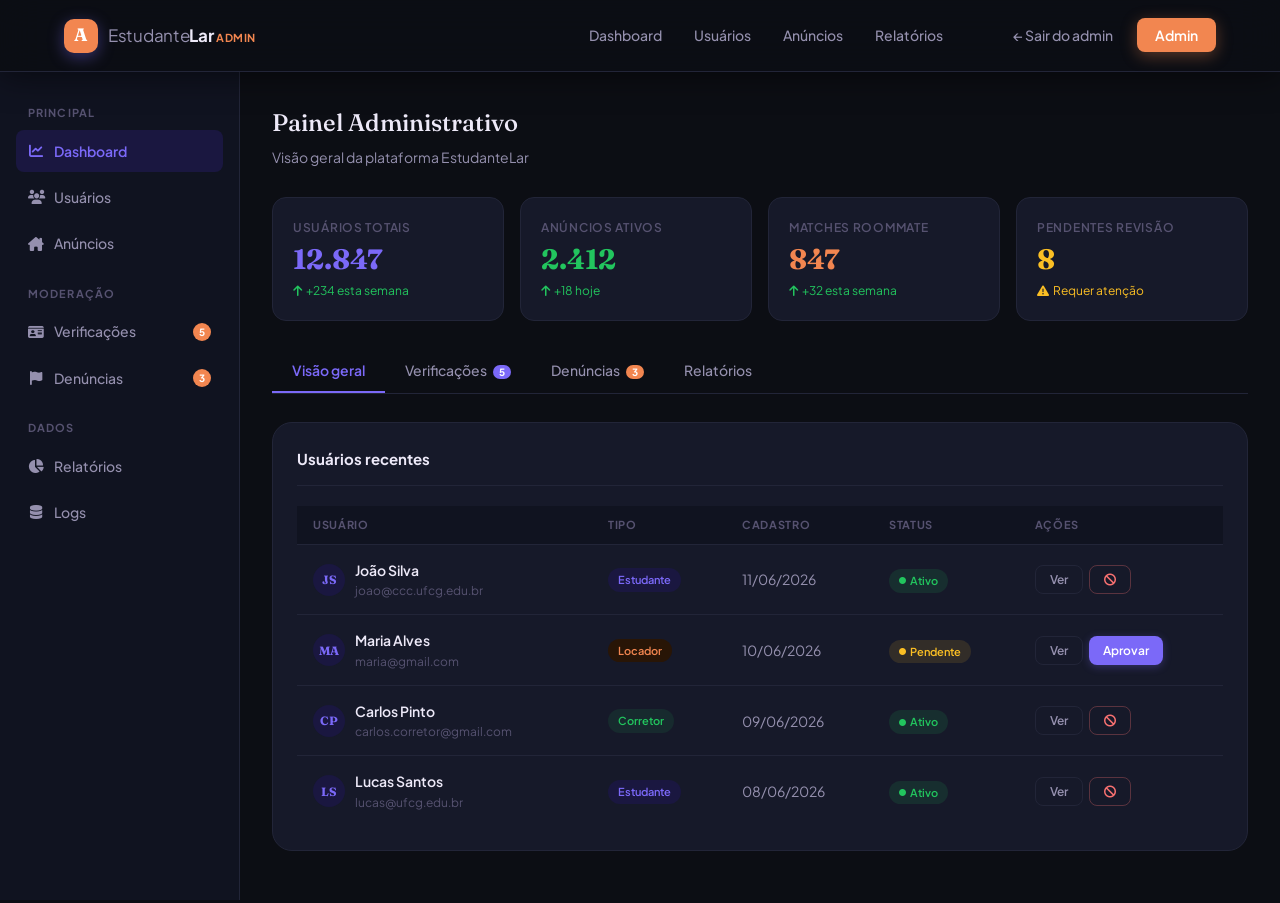
==== admin.html @ 870ccc91 "Renomeia projeto para EstudanteLar e adiciona todas as telas - Renomeia UniRent para EstudanteLar em" ====
<!DOCTYPE html>
<html lang="pt-BR">
<head>
  <meta charset="UTF-8">
  <meta name="viewport" content="width=device-width, initial-scale=1.0">
  <title>Painel Admin — EstudanteLar</title>
  <link rel="preconnect" href="https://fonts.googleapis.com">
  <link rel="preconnect" href="https://fonts.gstatic.com" crossorigin>
  <link href="https://fonts.googleapis.com/css2?family=Fraunces:ital,opsz,wght@0,9..144,300;0,9..144,500;0,9..144,700;1,9..144,400&family=Plus+Jakarta+Sans:wght@300;400;500;600;700&display=swap" rel="stylesheet">
  <link rel="stylesheet" href="https://cdnjs.cloudflare.com/ajax/libs/font-awesome/6.5.0/css/all.min.css">
  <link rel="stylesheet" href="style.css">
  <link rel="stylesheet" href="pages.css">
</head>
<body>

<nav class="navbar scrolled">
  <div class="nav-container">
    <a href="index.html" class="nav-logo">
      <div class="logo-mark" style="background:var(--accent)">A</div>
      <span class="logo-text">Estudante<strong>Lar</strong> <span style="font-size:11px;color:var(--accent);font-weight:700;letter-spacing:.05em;text-transform:uppercase">Admin</span></span>
    </a>
    <div class="nav-links">
      <a href="#" class="nav-link">Dashboard</a>
      <a href="#" class="nav-link">Usuários</a>
      <a href="#" class="nav-link">Anúncios</a>
      <a href="#" class="nav-link">Relatórios</a>
    </div>
    <div class="nav-actions">
      <a href="index.html" class="btn-ghost">← Sair do admin</a>
      <button class="btn-primary-sm" style="background:var(--accent);box-shadow:0 4px 16px rgba(242,134,80,.35)">Admin</button>
    </div>
  </div>
</nav>

<div class="page-wrap">
  <div class="dash-layout">

    <!-- Sidebar Admin -->
    <aside class="dash-sidebar">
      <span class="dash-sidebar-title">Principal</span>
      <a href="#" class="sidebar-link active"><i class="fa-solid fa-chart-line"></i> Dashboard</a>
      <a href="#" class="sidebar-link"><i class="fa-solid fa-users"></i> Usuários</a>
      <a href="#" class="sidebar-link"><i class="fa-solid fa-house-chimney"></i> Anúncios</a>
      <span class="dash-sidebar-title">Moderação</span>
      <a href="#" class="sidebar-link" onclick="showAdminTab('verificacoes',this)"><i class="fa-solid fa-id-card"></i> Verificações <span class="badge">5</span></a>
      <a href="#" class="sidebar-link" onclick="showAdminTab('denuncias',this)"><i class="fa-solid fa-flag"></i> Denúncias <span class="badge" style="background:var(--accent)">3</span></a>
      <span class="dash-sidebar-title">Dados</span>
      <a href="#" class="sidebar-link" onclick="showAdminTab('relatorios',this)"><i class="fa-solid fa-chart-pie"></i> Relatórios</a>
      <a href="#" class="sidebar-link"><i class="fa-solid fa-database"></i> Logs</a>
    </aside>

    <main class="dash-main">

      <div style="margin-bottom:28px">
        <h2 style="font-family:var(--font-display);font-size:24px;font-weight:500;color:var(--text-1)">Painel Administrativo</h2>
        <p style="font-size:14px;color:var(--text-2);margin-top:4px">Visão geral da plataforma EstudanteLar</p>
      </div>

      <!-- Stats -->
      <div class="stats-strip">
        <div class="stat-card">
          <span class="stat-card-label">Usuários totais</span>
          <span class="stat-card-val clr-primary">12.847</span>
          <span class="stat-card-change"><i class="fa-solid fa-arrow-up"></i> +234 esta semana</span>
        </div>
        <div class="stat-card">
          <span class="stat-card-label">Anúncios ativos</span>
          <span class="stat-card-val clr-green">2.412</span>
          <span class="stat-card-change"><i class="fa-solid fa-arrow-up"></i> +18 hoje</span>
        </div>
        <div class="stat-card">
          <span class="stat-card-label">Matches roommate</span>
          <span class="stat-card-val clr-accent">847</span>
          <span class="stat-card-change"><i class="fa-solid fa-arrow-up"></i> +32 esta semana</span>
        </div>
        <div class="stat-card">
          <span class="stat-card-label">Pendentes revisão</span>
          <span class="stat-card-val" style="color:#fbbf24">8</span>
          <span class="stat-card-change" style="color:#fbbf24"><i class="fa-solid fa-triangle-exclamation"></i> Requer atenção</span>
        </div>
      </div>

      <!-- Tabs -->
      <div class="tabs">
        <button class="tab-btn active" onclick="showAdminTab('visao-geral',this)">Visão geral</button>
        <button class="tab-btn" onclick="showAdminTab('verificacoes',this)">Verificações <span style="background:var(--primary);color:var(--white);font-size:10px;padding:1px 6px;border-radius:var(--r-full);margin-left:4px;font-weight:700">5</span></button>
        <button class="tab-btn" onclick="showAdminTab('denuncias',this)">Denúncias <span style="background:var(--accent);color:var(--white);font-size:10px;padding:1px 6px;border-radius:var(--r-full);margin-left:4px;font-weight:700">3</span></button>
        <button class="tab-btn" onclick="showAdminTab('relatorios',this)">Relatórios</button>
      </div>

      <!-- Visão geral -->
      <div id="atab-visao-geral">
        <div class="card-section">
          <div class="card-section-title">Usuários recentes</div>
          <div style="overflow-x:auto">
            <table class="admin-table">
              <thead>
                <tr>
                  <th>Usuário</th>
                  <th>Tipo</th>
                  <th>Cadastro</th>
                  <th>Status</th>
                  <th>Ações</th>
                </tr>
              </thead>
              <tbody>
                <tr>
                  <td>
                    <div class="table-user">
                      <div class="table-avatar">JS</div>
                      <div><div class="table-name">João Silva</div><div class="table-email">joao@ccc.ufcg.edu.br</div></div>
                    </div>
                  </td>
                  <td><span class="chip" style="background:var(--primary-tint);color:var(--primary)">Estudante</span></td>
                  <td>11/06/2026</td>
                  <td><span class="chip chip-approved"><i class="fa-solid fa-circle" style="font-size:7px"></i> Ativo</span></td>
                  <td><div style="display:flex;gap:6px"><button class="btn-sm btn-outline">Ver</button><button class="btn-sm btn-danger"><i class="fa-solid fa-ban"></i></button></div></td>
                </tr>
                <tr>
                  <td>
                    <div class="table-user">
                      <div class="table-avatar">MA</div>
                      <div><div class="table-name">Maria Alves</div><div class="table-email">maria@gmail.com</div></div>
                    </div>
                  </td>
                  <td><span class="chip" style="background:var(--accent-tint);color:var(--accent)">Locador</span></td>
                  <td>10/06/2026</td>
                  <td><span class="chip chip-pending"><i class="fa-solid fa-circle" style="font-size:7px"></i> Pendente</span></td>
                  <td><div style="display:flex;gap:6px"><button class="btn-sm btn-outline">Ver</button><button class="btn-sm btn-primary" onclick="approveUser(this)">Aprovar</button></div></td>
                </tr>
                <tr>
                  <td>
                    <div class="table-user">
                      <div class="table-avatar">CP</div>
                      <div><div class="table-name">Carlos Pinto</div><div class="table-email">carlos.corretor@gmail.com</div></div>
                    </div>
                  </td>
                  <td><span class="chip" style="background:rgba(34,197,94,.1);color:#22c55e">Corretor</span></td>
                  <td>09/06/2026</td>
                  <td><span class="chip chip-approved"><i class="fa-solid fa-circle" style="font-size:7px"></i> Ativo</span></td>
                  <td><div style="display:flex;gap:6px"><button class="btn-sm btn-outline">Ver</button><button class="btn-sm btn-danger"><i class="fa-solid fa-ban"></i></button></div></td>
                </tr>
                <tr>
                  <td>
                    <div class="table-user">
                      <div class="table-avatar">LS</div>
                      <div><div class="table-name">Lucas Santos</div><div class="table-email">lucas@ufcg.edu.br</div></div>
                    </div>
                  </td>
                  <td><span class="chip" style="background:var(--primary-tint);color:var(--primary)">Estudante</span></td>
                  <td>08/06/2026</td>
                  <td><span class="chip chip-approved"><i class="fa-solid fa-circle" style="font-size:7px"></i> Ativo</span></td>
                  <td><div style="display:flex;gap:6px"><button class="btn-sm btn-outline">Ver</button><button class="btn-sm btn-danger"><i class="fa-solid fa-ban"></i></button></div></td>
                </tr>
              </tbody>
            </table>
          </div>
        </div>
      </div>

      <!-- Verificações -->
      <div id="atab-verificacoes" style="display:none">
        <div style="display:flex;flex-direction:column;gap:12px">

          <div class="card-section" style="margin-bottom:0">
            <div style="display:flex;align-items:center;gap:14px;flex-wrap:wrap">
              <div class="table-avatar" style="width:48px;height:48px;font-size:16px">MA</div>
              <div style="flex:1">
                <div style="display:flex;align-items:center;gap:8px;flex-wrap:wrap">
                  <span style="font-weight:700;font-size:15px;color:var(--text-1)">Maria Alves</span>
                  <span class="chip chip-pending">Pendente</span>
                  <span class="chip" style="background:var(--accent-tint);color:var(--accent)">Locador</span>
                </div>
                <div style="font-size:13px;color:var(--text-3);margin-top:2px">Solicitação enviada em 10/06/2026</div>
                <div style="font-size:13px;color:var(--text-2);margin-top:6px">Documento enviado: <strong style="color:var(--text-1)">RG — 1234567-PB</strong></div>
              </div>
              <div style="display:flex;gap:8px;flex-shrink:0">
                <button class="btn-sm btn-danger" onclick="rejectVerif(this)"><i class="fa-solid fa-xmark" style="margin-right:4px"></i>Reprovar</button>
                <button class="btn-sm btn-primary" onclick="approveVerif(this)"><i class="fa-solid fa-check" style="margin-right:4px"></i>Aprovar</button>
              </div>
            </div>
          </div>

          <div class="card-section" style="margin-bottom:0">
            <div style="display:flex;align-items:center;gap:14px;flex-wrap:wrap">
              <div class="table-avatar" style="width:48px;height:48px;font-size:16px">CP</div>
              <div style="flex:1">
                <div style="display:flex;align-items:center;gap:8px;flex-wrap:wrap">
                  <span style="font-weight:700;font-size:15px;color:var(--text-1)">Carlos Pinto</span>
                  <span class="chip chip-pending">Pendente</span>
                  <span class="chip" style="background:rgba(34,197,94,.1);color:#22c55e">Corretor</span>
                </div>
                <div style="font-size:13px;color:var(--text-3);margin-top:2px">Solicitação enviada em 09/06/2026</div>
                <div style="font-size:13px;color:var(--text-2);margin-top:6px">CRECI: <strong style="color:var(--text-1)">CRECI-PB 00482-F</strong></div>
              </div>
              <div style="display:flex;gap:8px;flex-shrink:0">
                <button class="btn-sm btn-danger" onclick="rejectVerif(this)"><i class="fa-solid fa-xmark" style="margin-right:4px"></i>Reprovar</button>
                <button class="btn-sm btn-primary" onclick="approveVerif(this)"><i class="fa-solid fa-check" style="margin-right:4px"></i>Aprovar</button>
              </div>
            </div>
          </div>

        </div>
      </div>

      <!-- Denúncias -->
      <div id="atab-denuncias" style="display:none">
        <div style="display:flex;flex-direction:column;gap:12px">

          <div class="card-section" style="margin-bottom:0;border-left:3px solid #f87171">
            <div style="display:flex;align-items:flex-start;gap:14px">
              <div style="width:40px;height:40px;border-radius:var(--r-sm);background:rgba(248,113,113,.1);color:#f87171;display:grid;place-items:center;font-size:18px;flex-shrink:0"><i class="fa-solid fa-flag"></i></div>
              <div style="flex:1">
                <div style="display:flex;align-items:center;gap:8px;flex-wrap:wrap;margin-bottom:6px">
                  <span style="font-weight:700;color:var(--text-1)">Anúncio suspeito — Studio falso</span>
                  <span class="chip chip-pending">Novo</span>
                </div>
                <div style="font-size:13px;color:var(--text-2);line-height:1.5">Denunciado por <strong>Lucas Santos</strong>: "As fotos do anúncio são de outro imóvel. O proprietário pediu depósito antes da visita."</div>
                <div style="font-size:12px;color:var(--text-3);margin-top:6px">Anúncio: Studio Universitário · Proprietário: Fulano · Reportado: 10/06/2026</div>
              </div>
            </div>
            <div style="display:flex;gap:8px;margin-top:14px;justify-content:flex-end">
              <button class="btn-sm btn-outline" onclick="dismissReport(this)">Ignorar</button>
              <button class="btn-sm btn-outline" style="color:#fbbf24;border-color:rgba(251,191,36,.3)">Ver anúncio</button>
              <button class="btn-sm btn-danger" onclick="removeContent(this)"><i class="fa-solid fa-trash" style="margin-right:4px"></i>Remover anúncio</button>
            </div>
          </div>

          <div class="card-section" style="margin-bottom:0;border-left:3px solid #fbbf24">
            <div style="display:flex;align-items:flex-start;gap:14px">
              <div style="width:40px;height:40px;border-radius:var(--r-sm);background:rgba(251,191,36,.1);color:#fbbf24;display:grid;place-items:center;font-size:18px;flex-shrink:0"><i class="fa-solid fa-user-slash"></i></div>
              <div style="flex:1">
                <div style="display:flex;align-items:center;gap:8px;flex-wrap:wrap;margin-bottom:6px">
                  <span style="font-weight:700;color:var(--text-1)">Usuário com comportamento inadequado</span>
                  <span class="chip chip-pending">Novo</span>
                </div>
                <div style="font-size:13px;color:var(--text-2);line-height:1.5">Denunciado por <strong>Maria Alves</strong>: "Recebi mensagens inapropriadas deste usuário após recusar o match."</div>
                <div style="font-size:12px;color:var(--text-3);margin-top:6px">Usuário denunciado: Rafael F. · Reportado: 08/06/2026</div>
              </div>
            </div>
            <div style="display:flex;gap:8px;margin-top:14px;justify-content:flex-end">
              <button class="btn-sm btn-outline" onclick="dismissReport(this)">Ignorar</button>
              <button class="btn-sm btn-outline">Ver perfil</button>
              <button class="btn-sm btn-danger" onclick="banUser(this)"><i class="fa-solid fa-ban" style="margin-right:4px"></i>Banir usuário</button>
            </div>
          </div>

        </div>
      </div>

      <!-- Relatórios -->
      <div id="atab-relatorios" style="display:none">
        <div style="display:grid;grid-template-columns:1fr 1fr;gap:16px">

          <div class="card-section" style="margin-bottom:0">
            <div class="card-section-title">Cadastros por tipo (Jun/2026)</div>
            <div style="display:flex;flex-direction:column;gap:10px;margin-top:4px">
              <div style="display:flex;align-items:center;gap:10px">
                <span style="width:100px;font-size:13px;color:var(--text-2)">Estudantes</span>
                <div style="flex:1;height:10px;background:var(--bg-2);border-radius:5px;overflow:hidden">
                  <div style="width:65%;height:100%;background:var(--primary);border-radius:5px"></div>
                </div>
                <span style="font-size:13px;font-weight:600;color:var(--text-1);width:30px;text-align:right">832</span>
              </div>
              <div style="display:flex;align-items:center;gap:10px">
                <span style="width:100px;font-size:13px;color:var(--text-2)">Locadores</span>
                <div style="flex:1;height:10px;background:var(--bg-2);border-radius:5px;overflow:hidden">
                  <div style="width:25%;height:100%;background:var(--accent);border-radius:5px"></div>
                </div>
                <span style="font-size:13px;font-weight:600;color:var(--text-1);width:30px;text-align:right">124</span>
              </div>
              <div style="display:flex;align-items:center;gap:10px">
                <span style="width:100px;font-size:13px;color:var(--text-2)">Corretores</span>
                <div style="flex:1;height:10px;background:var(--bg-2);border-radius:5px;overflow:hidden">
                  <div style="width:8%;height:100%;background:#22c55e;border-radius:5px"></div>
                </div>
                <span style="font-size:13px;font-weight:600;color:var(--text-1);width:30px;text-align:right">38</span>
              </div>
              <div style="display:flex;align-items:center;gap:10px">
                <span style="width:100px;font-size:13px;color:var(--text-2)">Imobiliárias</span>
                <div style="flex:1;height:10px;background:var(--bg-2);border-radius:5px;overflow:hidden">
                  <div style="width:4%;height:100%;background:#60a5fa;border-radius:5px"></div>
                </div>
                <span style="font-size:13px;font-weight:600;color:var(--text-1);width:30px;text-align:right">12</span>
              </div>
            </div>
          </div>

          <div class="card-section" style="margin-bottom:0">
            <div class="card-section-title">Métricas do mês</div>
            <div style="display:grid;grid-template-columns:1fr 1fr;gap:14px">
              <div style="padding:14px;background:var(--bg-2);border-radius:var(--r-sm);text-align:center">
                <div style="font-family:var(--font-display);font-size:22px;font-weight:700;color:var(--primary)">94%</div>
                <div style="font-size:11px;color:var(--text-3);margin-top:2px">Uptime plataforma</div>
              </div>
              <div style="padding:14px;background:var(--bg-2);border-radius:var(--r-sm);text-align:center">
                <div style="font-family:var(--font-display);font-size:22px;font-weight:700;color:#22c55e">4.8★</div>
                <div style="font-size:11px;color:var(--text-3);margin-top:2px">Nota média geral</div>
              </div>
              <div style="padding:14px;background:var(--bg-2);border-radius:var(--r-sm);text-align:center">
                <div style="font-family:var(--font-display);font-size:22px;font-weight:700;color:var(--accent)">2.8s</div>
                <div style="font-size:11px;color:var(--text-3);margin-top:2px">Tempo médio resp.</div>
              </div>
              <div style="padding:14px;background:var(--bg-2);border-radius:var(--r-sm);text-align:center">
                <div style="font-family:var(--font-display);font-size:22px;font-weight:700;color:var(--primary)">78%</div>
                <div style="font-size:11px;color:var(--text-3);margin-top:2px">Conversão busca</div>
              </div>
            </div>
          </div>

        </div>
      </div>

    </main>
  </div>
</div>

<script>
function showAdminTab(tab, btn) {
  if (btn) {
    document.querySelectorAll('.tab-btn').forEach(b => b.classList.remove('active'));
    btn.classList.add('active');
  }
  ['atab-visao-geral','atab-verificacoes','atab-denuncias','atab-relatorios'].forEach(id => {
    document.getElementById(id).style.display = 'none';
  });
  document.getElementById('atab-' + tab).style.display = 'block';
}
function approveUser(btn) {
  const row = btn.closest('tr');
  row.querySelector('.chip:last-of-type').className = 'chip chip-approved';
  row.querySelector('.chip:last-of-type').innerHTML = '<i class="fa-solid fa-circle" style="font-size:7px"></i> Ativo';
  btn.closest('td').innerHTML = '<button class="btn-sm btn-outline">Ver</button>';
}
function approveVerif(btn) {
  const card = btn.closest('.card-section');
  const chip = card.querySelector('.chip.chip-pending');
  chip.className = 'chip chip-approved';
  chip.textContent = '✓ Aprovado';
  btn.closest('div').innerHTML = '<span style="color:#22c55e;font-weight:600;font-size:13px"><i class="fa-solid fa-check"></i> Verificação aprovada</span>';
}
function rejectVerif(btn) {
  const card = btn.closest('.card-section');
  card.style.opacity = '0';
  card.style.transition = 'opacity .3s';
  setTimeout(() => card.remove(), 300);
}
function dismissReport(btn) {
  const card = btn.closest('.card-section');
  card.style.opacity = '0';
  card.style.transition = 'opacity .3s';
  setTimeout(() => card.remove(), 300);
}
function removeContent(btn) {
  btn.textContent = '✓ Removido';
  btn.disabled = true;
  btn.style.background = 'rgba(248,113,113,.1)';
}
function banUser(btn) {
  btn.innerHTML = '✓ Banido';
  btn.disabled = true;
}
</script>
</body>
</html>
---- style.css ----
/* =============================================
   EstudanteLar — Dark Theme Stylesheet
   ============================================= */

@import url('https://fonts.googleapis.com/css2?family=Fraunces:ital,opsz,wght@0,9..144,300;0,9..144,500;0,9..144,700;1,9..144,400&family=Plus+Jakarta+Sans:wght@300;400;500;600;700&display=swap');

/* --- Variables --- */
:root {
  --bg:           #0C0E14;   /* page background */
  --bg-2:         #101320;   /* secondary surface */
  --card:         #161929;   /* card / panel background */
  --card-elev:    #1C2035;   /* elevated card (sidebar, modals) */
  --primary:      #7B69F8;   /* indigo */
  --primary-h:    #9A8AFA;   /* indigo hover */
  --primary-tint: #1A1740;   /* dark indigo surface */
  --accent:       #F28650;   /* warm amber */
  --accent-tint:  #281506;   /* dark amber surface */
  --text-1:       #EDE9F8;   /* primary text */
  --text-2:       #9590AE;   /* secondary text */
  --text-3:       #565270;   /* muted text */
  --white:        #FFFFFF;   /* true white — for text on dark buttons */
  --border:       #222538;   /* subtle border */
  --border-h:     #2E3252;   /* border hover */
  --footer-bg:    #080A10;   /* footer */
  --shadow-xs:    0 1px 4px rgba(0,0,0,.5);
  --shadow-sm:    0 2px 8px rgba(0,0,0,.6);
  --shadow-md:    0 8px 24px rgba(0,0,0,.65);
  --shadow-lg:    0 16px 48px rgba(0,0,0,.75);
  --r-sm:         8px;
  --r-md:         14px;
  --r-lg:         20px;
  --r-xl:         28px;
  --r-full:       999px;
  --ease:         cubic-bezier(.4,0,.2,1);
  --ease-spring:  cubic-bezier(.34,1.56,.64,1);
  --font-display: 'Fraunces', Georgia, serif;
  --font-body:    'Plus Jakarta Sans', system-ui, sans-serif;
  --nav-h:        72px;
}

/* --- Reset --- */
*, *::before, *::after { box-sizing: border-box; margin: 0; padding: 0; }
html { scroll-behavior: smooth; font-size: 16px; }
body {
  font-family: var(--font-body);
  background: var(--bg);
  color: var(--text-1);
  line-height: 1.6;
  overflow-x: hidden;
}
img { display: block; max-width: 100%; }
button, select, input { font-family: var(--font-body); }
a { text-decoration: none; color: inherit; }
ul { list-style: none; }

/* --- Container --- */
.container {
  max-width: 1200px;
  margin: 0 auto;
  padding: 0 24px;
}

/* =============================================
   NAVBAR
   ============================================= */
.navbar {
  position: fixed;
  top: 0; left: 0; right: 0;
  z-index: 1000;
  height: var(--nav-h);
  background: rgba(12,14,20,.8);
  backdrop-filter: blur(20px);
  -webkit-backdrop-filter: blur(20px);
  border-bottom: 1px solid transparent;
  transition: border-color .3s var(--ease), box-shadow .3s var(--ease);
}
.navbar.scrolled {
  border-bottom-color: var(--border);
  box-shadow: 0 4px 32px rgba(0,0,0,.5);
}
.nav-container {
  max-width: 1200px;
  margin: 0 auto;
  padding: 0 24px;
  height: 100%;
  display: flex;
  align-items: center;
  gap: 40px;
}
.nav-logo {
  display: flex;
  align-items: center;
  gap: 10px;
  flex-shrink: 0;
}
.logo-mark {
  width: 34px; height: 34px;
  border-radius: 10px;
  background: var(--primary);
  color: var(--white);
  font-family: var(--font-display);
  font-size: 18px;
  font-weight: 700;
  display: grid;
  place-items: center;
  flex-shrink: 0;
  box-shadow: 0 4px 16px rgba(123,105,248,.4);
}
.logo-text {
  font-family: var(--font-body);
  font-size: 17px;
  font-weight: 400;
  color: var(--text-2);
  letter-spacing: -.3px;
}
.logo-text strong { font-weight: 700; color: var(--text-1); }

.nav-links {
  display: flex;
  align-items: center;
  gap: 4px;
  margin-left: auto;
}
.nav-link {
  padding: 8px 14px;
  font-size: 14px;
  font-weight: 500;
  color: var(--text-2);
  border-radius: var(--r-sm);
  transition: background .2s, color .2s;
}
.nav-link:hover { background: var(--card); color: var(--text-1); }

.nav-actions {
  display: flex;
  align-items: center;
  gap: 8px;
  flex-shrink: 0;
}
.btn-ghost {
  padding: 8px 16px;
  font-size: 14px;
  font-weight: 500;
  color: var(--text-2);
  background: transparent;
  border: none;
  border-radius: var(--r-sm);
  cursor: pointer;
  transition: background .2s, color .2s;
}
.btn-ghost:hover { background: var(--card); color: var(--text-1); }
.btn-primary-sm {
  padding: 8px 18px;
  font-size: 14px;
  font-weight: 600;
  color: var(--white);
  background: var(--primary);
  border: none;
  border-radius: var(--r-sm);
  cursor: pointer;
  transition: background .2s, transform .15s var(--ease-spring), box-shadow .2s;
  box-shadow: 0 4px 16px rgba(123,105,248,.35);
}
.btn-primary-sm:hover {
  background: var(--primary-h);
  transform: translateY(-1px);
  box-shadow: 0 6px 20px rgba(123,105,248,.5);
}

.nav-mobile-toggle {
  display: none;
  flex-direction: column;
  gap: 5px;
  width: 36px; height: 36px;
  background: none;
  border: none;
  cursor: pointer;
  padding: 6px;
  margin-left: auto;
}
.nav-mobile-toggle span {
  display: block;
  height: 2px;
  background: var(--text-2);
  border-radius: 2px;
  transition: all .3s var(--ease);
}

/* =============================================
   HERO
   ============================================= */
.hero {
  position: relative;
  min-height: 100vh;
  display: flex;
  flex-direction: column;
  align-items: center;
  justify-content: center;
  padding: calc(var(--nav-h) + 60px) 24px 100px;
  overflow: hidden;
  background: var(--bg);
}

/* Animated blobs */
.hero-blobs { position: absolute; inset: 0; pointer-events: none; overflow: hidden; }
.blob {
  position: absolute;
  border-radius: 50%;
  filter: blur(90px);
  opacity: .7;
  animation: blobFloat 12s ease-in-out infinite;
}
.b1 {
  width: 650px; height: 650px;
  background: radial-gradient(circle, rgba(123,105,248,.22), transparent 70%);
  top: -150px; left: -120px;
  animation-duration: 14s;
}
.b2 {
  width: 500px; height: 500px;
  background: radial-gradient(circle, rgba(242,134,80,.15), transparent 70%);
  top: 80px; right: -100px;
  animation-duration: 11s;
  animation-delay: -4s;
}
.b3 {
  width: 450px; height: 450px;
  background: radial-gradient(circle, rgba(90,86,160,.18), transparent 70%);
  bottom: -80px; left: 28%;
  animation-duration: 16s;
  animation-delay: -8s;
}
@keyframes blobFloat {
  0%,100% { transform: translate(0,0) scale(1); }
  33%      { transform: translate(20px,-30px) scale(1.06); }
  66%      { transform: translate(-15px, 20px) scale(.94); }
}

/* Hero content */
.hero-content {
  position: relative;
  z-index: 2;
  max-width: 780px;
  width: 100%;
  text-align: center;
  display: flex;
  flex-direction: column;
  align-items: center;
  gap: 28px;
}

.hero-badge {
  display: inline-flex;
  align-items: center;
  gap: 8px;
  padding: 6px 14px 6px 10px;
  background: var(--card);
  border: 1px solid var(--border);
  border-radius: var(--r-full);
  font-size: 13px;
  font-weight: 500;
  color: var(--text-2);
  box-shadow: var(--shadow-xs);
}
.badge-pulse {
  width: 8px; height: 8px;
  border-radius: 50%;
  background: #22c55e;
  box-shadow: 0 0 0 3px rgba(34,197,94,.2);
  animation: pulse 2s ease infinite;
  flex-shrink: 0;
}
@keyframes pulse {
  0%,100% { box-shadow: 0 0 0 3px rgba(34,197,94,.2); }
  50%      { box-shadow: 0 0 0 6px rgba(34,197,94,.08); }
}

.hero-title {
  font-family: var(--font-display);
  font-size: clamp(38px, 6vw, 64px);
  font-weight: 500;
  line-height: 1.1;
  color: var(--text-1);
  letter-spacing: -.5px;
}
.hero-title em {
  font-style: italic;
  color: var(--accent);
  font-weight: 300;
}
.hero-sub {
  font-size: 17px;
  color: var(--text-2);
  line-height: 1.7;
  max-width: 520px;
}

/* Search bar */
.search-bar {
  display: flex;
  align-items: center;
  width: 100%;
  max-width: 720px;
  background: var(--card);
  border: 1.5px solid var(--border);
  border-radius: var(--r-full);
  padding: 6px 6px 6px 20px;
  box-shadow: var(--shadow-md);
  transition: border-color .3s, box-shadow .3s;
}
.search-bar:focus-within {
  border-color: var(--primary);
  box-shadow: 0 0 0 4px rgba(123,105,248,.12), var(--shadow-md);
}
.sb-field {
  flex: 1;
  display: flex;
  flex-direction: column;
  padding: 4px 12px;
  min-width: 0;
}
.sb-label {
  font-size: 10px;
  font-weight: 700;
  text-transform: uppercase;
  letter-spacing: .08em;
  color: var(--text-3);
  cursor: default;
}
.sb-input, .sb-select {
  font-size: 14px;
  font-weight: 500;
  color: var(--text-1);
  background: none;
  border: none;
  outline: none;
  padding: 0;
  appearance: none;
  cursor: pointer;
  white-space: nowrap;
  overflow: hidden;
  text-overflow: ellipsis;
}
.sb-input::placeholder { color: var(--text-3); font-weight: 400; }
.sb-select option { background: var(--card-elev, #1C2035); color: var(--text-1); }
.sb-divider {
  width: 1px;
  height: 36px;
  background: var(--border);
  flex-shrink: 0;
}
.sb-btn {
  width: 48px; height: 48px;
  border-radius: 50%;
  background: var(--accent);
  border: none;
  color: var(--white);
  font-size: 18px;
  display: grid;
  place-items: center;
  cursor: pointer;
  flex-shrink: 0;
  transition: background .2s, transform .15s var(--ease-spring), box-shadow .2s;
  box-shadow: 0 4px 16px rgba(242,134,80,.4);
}
.sb-btn:hover {
  background: #e87038;
  transform: scale(1.06);
  box-shadow: 0 6px 24px rgba(242,134,80,.55);
}

/* Quick filters */
.quick-filters {
  display: flex;
  flex-wrap: wrap;
  justify-content: center;
  gap: 8px;
}
.qf-chip {
  display: flex;
  align-items: center;
  gap: 6px;
  padding: 8px 16px;
  font-size: 13px;
  font-weight: 500;
  color: var(--text-2);
  background: var(--card);
  border: 1.5px solid var(--border);
  border-radius: var(--r-full);
  cursor: pointer;
  transition: all .2s var(--ease);
  white-space: nowrap;
}
.qf-chip:hover {
  border-color: var(--primary);
  color: var(--primary);
  background: var(--primary-tint);
  transform: translateY(-2px);
  box-shadow: 0 4px 16px rgba(123,105,248,.2);
}
.qf-chip.active {
  background: var(--primary);
  border-color: var(--primary);
  color: var(--white);
  box-shadow: 0 4px 16px rgba(123,105,248,.4);
}

/* Hero stats */
.hero-stats {
  position: relative;
  z-index: 2;
  display: flex;
  align-items: center;
  gap: 0;
  background: var(--card);
  border: 1px solid var(--border);
  border-radius: var(--r-lg);
  padding: 18px 32px;
  box-shadow: var(--shadow-sm);
  margin-top: 48px;
}
.stat-item {
  display: flex;
  flex-direction: column;
  align-items: center;
  padding: 0 28px;
}
.stat-n {
  font-family: var(--font-display);
  font-size: 26px;
  font-weight: 700;
  color: var(--primary);
  line-height: 1.1;
}
.stat-l {
  font-size: 12px;
  font-weight: 500;
  color: var(--text-3);
  margin-top: 2px;
}
.stat-sep {
  width: 1px;
  height: 36px;
  background: var(--border);
}

/* =============================================
   PROPERTIES SECTION
   ============================================= */
.props-section {
  padding: 72px 0 80px;
  background: var(--bg-2);
  border-top: 1px solid var(--border);
}
.props-header {
  display: flex;
  align-items: flex-start;
  justify-content: space-between;
  margin-bottom: 32px;
  gap: 16px;
  flex-wrap: wrap;
}
.section-title {
  font-family: var(--font-display);
  font-size: clamp(26px, 3vw, 36px);
  font-weight: 500;
  color: var(--text-1);
  line-height: 1.2;
  letter-spacing: -.3px;
}
.result-count {
  font-size: 14px;
  color: var(--text-3);
  margin-top: 6px;
}
.props-actions {
  display: flex;
  align-items: center;
  gap: 10px;
  flex-shrink: 0;
}
.btn-filter-toggle {
  display: flex;
  align-items: center;
  gap: 8px;
  padding: 10px 18px;
  font-size: 14px;
  font-weight: 600;
  color: var(--text-1);
  background: var(--card);
  border: 1.5px solid var(--border);
  border-radius: var(--r-sm);
  cursor: pointer;
  transition: all .2s;
}
.btn-filter-toggle:hover {
  border-color: var(--primary);
  color: var(--primary);
  background: var(--primary-tint);
}
.filter-count {
  display: inline-grid;
  place-items: center;
  min-width: 20px;
  height: 20px;
  padding: 0 6px;
  font-size: 11px;
  font-weight: 700;
  color: var(--white);
  background: var(--accent);
  border-radius: var(--r-full);
}
.sort-select {
  padding: 10px 16px;
  font-size: 14px;
  font-weight: 500;
  color: var(--text-1);
  background: var(--card);
  border: 1.5px solid var(--border);
  border-radius: var(--r-sm);
  cursor: pointer;
  appearance: none;
  background-image: url("data:image/svg+xml,%3Csvg xmlns='http://www.w3.org/2000/svg' viewBox='0 0 16 16'%3E%3Cpath fill='%23565270' d='M4 6l4 4 4-4'/%3E%3C/svg%3E");
  background-repeat: no-repeat;
  background-position: right 12px center;
  background-size: 16px;
  padding-right: 36px;
  outline: none;
  transition: border-color .2s;
}
.sort-select:focus { border-color: var(--primary); }
.sort-select option { background: var(--card); }

/* Properties grid */
.props-grid {
  display: grid;
  grid-template-columns: repeat(3, 1fr);
  gap: 24px;
}

/* Property card */
.prop-card {
  background: var(--card);
  border: 1px solid var(--border);
  border-radius: var(--r-lg);
  overflow: hidden;
  cursor: pointer;
  transition: transform .3s var(--ease-spring), box-shadow .3s var(--ease), border-color .3s;
  display: flex;
  flex-direction: column;
  animation: cardFadeIn .4s var(--ease) backwards;
}
@keyframes cardFadeIn {
  from { opacity: 0; transform: translateY(16px); }
  to   { opacity: 1; transform: translateY(0); }
}
.prop-card:hover {
  transform: translateY(-6px);
  box-shadow: 0 20px 48px rgba(0,0,0,.55), 0 0 0 1px var(--primary);
  border-color: var(--primary);
}
.card-img-wrap {
  position: relative;
  height: 200px;
  overflow: hidden;
  background: var(--bg-2);
}
.card-img {
  width: 100%; height: 100%;
  object-fit: cover;
  transition: transform .5s var(--ease);
  filter: brightness(.92);
}
.prop-card:hover .card-img { transform: scale(1.04); filter: brightness(1); }

/* Image badges */
.badge-type {
  position: absolute;
  top: 12px; left: 12px;
  padding: 4px 10px;
  font-size: 11px;
  font-weight: 700;
  text-transform: uppercase;
  letter-spacing: .06em;
  border-radius: var(--r-full);
  background: rgba(12,14,20,.78);
  color: var(--text-1);
  backdrop-filter: blur(8px);
  border: 1px solid rgba(255,255,255,.1);
}
.badge-dist {
  position: absolute;
  top: 12px; right: 12px;
  display: flex;
  align-items: center;
  gap: 4px;
  padding: 4px 10px;
  font-size: 12px;
  font-weight: 600;
  border-radius: var(--r-full);
  background: var(--card);
  color: var(--primary);
  box-shadow: var(--shadow-xs);
  border: 1px solid var(--border);
}
.badge-pet {
  position: absolute;
  bottom: 10px; left: 12px;
  width: 28px; height: 28px;
  border-radius: 50%;
  background: var(--card);
  color: var(--accent);
  display: grid;
  place-items: center;
  font-size: 12px;
  box-shadow: var(--shadow-xs);
  border: 1px solid var(--border);
}
.badge-unavail {
  position: absolute;
  inset: 0;
  background: rgba(12,14,20,.6);
  display: flex;
  align-items: center;
  justify-content: center;
  color: var(--text-1);
  font-size: 14px;
  font-weight: 700;
  letter-spacing: .04em;
  backdrop-filter: blur(3px);
}

/* Card body */
.card-body {
  padding: 18px;
  display: flex;
  flex-direction: column;
  gap: 10px;
  flex: 1;
}
.card-meta {
  display: flex;
  align-items: center;
  justify-content: space-between;
  gap: 8px;
}
.card-travel {
  display: flex;
  align-items: center;
  gap: 5px;
  font-size: 12px;
  color: var(--text-3);
}
.card-travel i { color: var(--primary); }
.card-gender {
  font-size: 11px;
  font-weight: 600;
  padding: 2px 8px;
  border-radius: var(--r-full);
}
.card-gender.g-female { background: #2A0A1C; color: #f472b6; }
.card-gender.g-male   { background: #0A1430; color: #60a5fa; }
.card-gender.g-any    { background: var(--primary-tint); color: var(--primary); }

.card-title {
  font-size: 15px;
  font-weight: 600;
  color: var(--text-1);
  line-height: 1.4;
  letter-spacing: -.1px;
  display: -webkit-box;
  -webkit-line-clamp: 2;
  -webkit-box-orient: vertical;
  overflow: hidden;
}
.card-addr {
  display: flex;
  align-items: center;
  gap: 5px;
  font-size: 12px;
  color: var(--text-3);
  white-space: nowrap;
  overflow: hidden;
  text-overflow: ellipsis;
}
.card-addr i { color: var(--accent); flex-shrink: 0; }
.card-feats {
  display: flex;
  flex-wrap: wrap;
  gap: 6px;
}
.feat-tag {
  display: flex;
  align-items: center;
  gap: 4px;
  font-size: 11px;
  font-weight: 500;
  padding: 3px 8px;
  border-radius: var(--r-full);
  background: var(--bg-2);
  color: var(--text-3);
  border: 1px solid var(--border);
}
.feat-tag i { font-size: 10px; color: var(--text-3); }

.card-footer {
  display: flex;
  align-items: center;
  justify-content: space-between;
  padding-top: 10px;
  border-top: 1px solid var(--border);
  margin-top: auto;
  gap: 8px;
}
.card-price {
  display: flex;
  align-items: baseline;
  gap: 3px;
}
.price-val {
  font-family: var(--font-display);
  font-size: 20px;
  font-weight: 700;
  color: var(--primary);
  letter-spacing: -.5px;
}
.price-per {
  font-size: 12px;
  color: var(--text-3);
}
.btn-details {
  display: flex;
  align-items: center;
  gap: 6px;
  padding: 8px 16px;
  font-size: 13px;
  font-weight: 600;
  color: var(--white);
  background: var(--primary);
  border: none;
  border-radius: var(--r-sm);
  cursor: pointer;
  white-space: nowrap;
  transition: background .2s, transform .15s var(--ease-spring), box-shadow .2s;
  flex-shrink: 0;
  box-shadow: 0 4px 12px rgba(123,105,248,.35);
}
.btn-details:hover {
  background: var(--primary-h);
  transform: translateY(-1px);
  box-shadow: 0 6px 20px rgba(123,105,248,.5);
}
.btn-details i { font-size: 11px; }

/* No results */
.no-results {
  text-align: center;
  padding: 80px 24px;
}
.no-results-emoji { font-size: 48px; margin-bottom: 16px; }
.no-results h3 { font-size: 20px; font-weight: 600; margin-bottom: 8px; }
.no-results p { color: var(--text-3); margin-bottom: 24px; }
.btn-primary {
  display: inline-flex;
  align-items: center;
  gap: 8px;
  padding: 12px 24px;
  font-size: 14px;
  font-weight: 600;
  color: var(--white);
  background: var(--primary);
  border: none;
  border-radius: var(--r-sm);
  cursor: pointer;
  transition: background .2s, transform .15s var(--ease-spring);
  box-shadow: 0 4px 16px rgba(123,105,248,.35);
}
.btn-primary:hover { background: var(--primary-h); transform: translateY(-1px); }

/* =============================================
   HOW IT WORKS
   ============================================= */
.hiw-section {
  padding: 80px 0;
  background: var(--bg);
  border-top: 1px solid var(--border);
  border-bottom: 1px solid var(--border);
}
.section-eyebrow {
  font-size: 12px;
  font-weight: 700;
  text-transform: uppercase;
  letter-spacing: .1em;
  color: var(--accent);
  margin-bottom: 12px;
}
.hiw-header {
  text-align: center;
  margin-bottom: 56px;
}
.hiw-grid {
  display: flex;
  align-items: flex-start;
  gap: 0;
  position: relative;
  max-width: 900px;
  margin: 0 auto;
}
.hiw-card {
  flex: 1;
  display: flex;
  flex-direction: column;
  align-items: center;
  text-align: center;
  padding: 0 32px;
  position: relative;
  z-index: 1;
}
.hiw-connector {
  width: 80px;
  height: 2px;
  background: linear-gradient(90deg, var(--border), var(--primary), var(--border));
  margin-top: 36px;
  flex-shrink: 0;
  opacity: .6;
}
.hiw-icon-wrap {
  width: 72px; height: 72px;
  border-radius: 50%;
  background: var(--primary-tint);
  color: var(--primary);
  font-size: 24px;
  display: grid;
  place-items: center;
  margin-bottom: 16px;
  border: 1px solid rgba(123,105,248,.2);
  transition: background .3s, transform .3s var(--ease-spring), box-shadow .3s;
}
.hiw-card:hover .hiw-icon-wrap {
  background: var(--primary);
  color: var(--white);
  transform: scale(1.1);
  box-shadow: 0 8px 32px rgba(123,105,248,.4);
}
.hiw-step-num {
  font-family: var(--font-display);
  font-size: 11px;
  font-weight: 700;
  color: var(--accent);
  letter-spacing: .08em;
  text-transform: uppercase;
  margin-bottom: 8px;
}
.hiw-card h3 {
  font-size: 17px;
  font-weight: 700;
  margin-bottom: 10px;
  color: var(--text-1);
}
.hiw-card p {
  font-size: 14px;
  color: var(--text-2);
  line-height: 1.65;
}

/* =============================================
   CTA SECTION
   ============================================= */
.cta-section {
  padding: 80px 0;
  background: var(--bg-2);
}
.cta-inner {
  position: relative;
  overflow: hidden;
  background: linear-gradient(135deg, #1A1740 0%, #0F1128 50%, #1A1430 100%);
  border: 1px solid rgba(123,105,248,.3);
  border-radius: var(--r-xl);
  padding: 64px 56px;
  display: flex;
  align-items: center;
  justify-content: space-between;
  gap: 32px;
  box-shadow: 0 0 80px rgba(123,105,248,.1);
}
.cta-deco {
  position: absolute;
  top: -60px; right: -60px;
  width: 300px; height: 300px;
  border-radius: 50%;
  background: radial-gradient(circle, rgba(123,105,248,.12), transparent 70%);
  pointer-events: none;
}
.cta-deco::before {
  content: '';
  position: absolute;
  top: 60px; left: 60px;
  right: -60px; bottom: -60px;
  border-radius: 50%;
  border: 1px solid rgba(123,105,248,.1);
}
.cta-eyebrow {
  font-size: 12px;
  font-weight: 700;
  text-transform: uppercase;
  letter-spacing: .1em;
  color: var(--primary);
  display: block;
  margin-bottom: 12px;
}
.cta-text h2 {
  font-family: var(--font-display);
  font-size: 32px;
  font-weight: 500;
  color: var(--text-1);
  margin-bottom: 12px;
  line-height: 1.2;
}
.cta-text p {
  font-size: 15px;
  color: var(--text-2);
  max-width: 440px;
  line-height: 1.6;
}
.cta-actions {
  display: flex;
  gap: 12px;
  flex-shrink: 0;
}
.btn-white {
  display: flex;
  align-items: center;
  gap: 8px;
  padding: 14px 24px;
  font-size: 14px;
  font-weight: 700;
  color: var(--bg);
  background: var(--white);
  border: none;
  border-radius: var(--r-sm);
  cursor: pointer;
  transition: transform .2s var(--ease-spring), box-shadow .2s;
  white-space: nowrap;
}
.btn-white:hover { transform: translateY(-2px); box-shadow: 0 8px 24px rgba(0,0,0,.4); }
.btn-outline-white {
  padding: 14px 24px;
  font-size: 14px;
  font-weight: 600;
  color: var(--primary);
  background: transparent;
  border: 1.5px solid rgba(123,105,248,.4);
  border-radius: var(--r-sm);
  cursor: pointer;
  transition: border-color .2s, background .2s, color .2s;
  white-space: nowrap;
}
.btn-outline-white:hover {
  border-color: var(--primary);
  background: var(--primary-tint);
  color: var(--primary-h);
}

/* =============================================
   FOOTER
   ============================================= */
.footer {
  background: var(--footer-bg);
  color: rgba(255,255,255,.5);
  padding: 64px 0 0;
  border-top: 1px solid var(--border);
}
.footer-logo .logo-text { color: var(--text-2); }
.footer-logo .logo-text strong { color: var(--text-1); }
.footer-grid {
  display: grid;
  grid-template-columns: 2fr 1fr 1fr 1fr;
  gap: 48px;
  padding-bottom: 48px;
}
.footer-brand p {
  font-size: 14px;
  margin-top: 16px;
  line-height: 1.65;
  max-width: 280px;
  color: var(--text-3);
}
.footer-social {
  display: flex;
  gap: 10px;
  margin-top: 20px;
}
.footer-social a {
  width: 36px; height: 36px;
  border-radius: 50%;
  background: var(--card);
  border: 1px solid var(--border);
  display: grid;
  place-items: center;
  color: var(--text-3);
  font-size: 14px;
  transition: background .2s, color .2s, border-color .2s;
}
.footer-social a:hover {
  background: var(--accent);
  color: var(--white);
  border-color: var(--accent);
}
.footer-col h4 {
  font-size: 13px;
  font-weight: 700;
  color: var(--text-2);
  margin-bottom: 16px;
  text-transform: uppercase;
  letter-spacing: .06em;
}
.footer-col ul { display: flex; flex-direction: column; gap: 10px; }
.footer-col a {
  font-size: 14px;
  color: var(--text-3);
  transition: color .2s;
}
.footer-col a:hover { color: var(--text-1); }
.footer-bottom {
  display: flex;
  align-items: center;
  justify-content: space-between;
  padding: 20px 0;
  border-top: 1px solid var(--border);
  font-size: 13px;
  color: var(--text-3);
  gap: 16px;
  flex-wrap: wrap;
}

/* =============================================
   FILTER PANEL
   ============================================= */
.filter-overlay {
  position: fixed;
  inset: 0;
  background: rgba(0,0,0,.6);
  backdrop-filter: blur(4px);
  z-index: 1100;
  opacity: 0;
  pointer-events: none;
  transition: opacity .3s var(--ease);
}
.filter-overlay.open { opacity: 1; pointer-events: all; }

.filter-panel {
  position: fixed;
  top: 0; right: 0; bottom: 0;
  width: 400px;
  max-width: 100vw;
  background: var(--card-elev);
  border-left: 1px solid var(--border);
  z-index: 1200;
  display: flex;
  flex-direction: column;
  transform: translateX(100%);
  transition: transform .35s var(--ease-spring);
  box-shadow: -8px 0 48px rgba(0,0,0,.6);
}
.filter-panel.open { transform: translateX(0); }

.fp-header {
  display: flex;
  align-items: center;
  justify-content: space-between;
  padding: 24px;
  border-bottom: 1px solid var(--border);
}
.fp-header h3 {
  font-family: var(--font-display);
  font-size: 20px;
  font-weight: 500;
  color: var(--text-1);
}
.fp-close {
  width: 36px; height: 36px;
  border-radius: 50%;
  background: var(--bg-2);
  border: 1px solid var(--border);
  color: var(--text-2);
  font-size: 16px;
  display: grid;
  place-items: center;
  cursor: pointer;
  transition: background .2s, color .2s;
}
.fp-close:hover { background: var(--card); color: var(--text-1); }

.fp-body {
  flex: 1;
  overflow-y: auto;
  padding: 24px;
  display: flex;
  flex-direction: column;
  gap: 28px;
  scrollbar-width: thin;
  scrollbar-color: var(--border) transparent;
}
.fp-body::-webkit-scrollbar { width: 4px; }
.fp-body::-webkit-scrollbar-track { background: transparent; }
.fp-body::-webkit-scrollbar-thumb { background: var(--border); border-radius: 4px; }

.fp-group { display: flex; flex-direction: column; gap: 12px; }
.fp-label {
  font-size: 13px;
  font-weight: 700;
  color: var(--text-1);
  display: flex;
  align-items: center;
  justify-content: space-between;
}
.fp-label-val {
  font-weight: 600;
  color: var(--primary);
  font-size: 12px;
}

/* Price inputs */
.price-inputs {
  display: flex;
  align-items: center;
  gap: 10px;
}
.price-input-wrap {
  flex: 1;
  display: flex;
  align-items: center;
  gap: 6px;
  background: var(--bg-2);
  border: 1.5px solid var(--border);
  border-radius: var(--r-sm);
  padding: 10px 12px;
  transition: border-color .2s;
}
.price-input-wrap:focus-within { border-color: var(--primary); }
.pi-prefix { font-size: 13px; font-weight: 600; color: var(--text-3); flex-shrink: 0; }
.price-input-wrap input {
  width: 100%;
  border: none;
  background: transparent;
  font-size: 14px;
  font-weight: 500;
  color: var(--text-1);
  outline: none;
}
.price-input-wrap input::placeholder { color: var(--text-3); }
.price-dash { font-weight: 600; color: var(--text-3); flex-shrink: 0; }

/* Range */
.range-input {
  width: 100%;
  -webkit-appearance: none;
  appearance: none;
  height: 4px;
  border-radius: 4px;
  background: var(--border);
  outline: none;
  cursor: pointer;
}
.range-input::-webkit-slider-thumb {
  -webkit-appearance: none;
  width: 20px; height: 20px;
  border-radius: 50%;
  background: var(--primary);
  box-shadow: 0 2px 8px rgba(123,105,248,.5);
  transition: transform .2s var(--ease-spring);
}
.range-input::-webkit-slider-thumb:hover { transform: scale(1.2); }
.range-marks {
  display: flex;
  justify-content: space-between;
  font-size: 11px;
  color: var(--text-3);
}

/* Toggle group */
.toggle-group {
  display: flex;
  gap: 6px;
  flex-wrap: wrap;
}
.tg-btn {
  padding: 8px 16px;
  font-size: 13px;
  font-weight: 500;
  color: var(--text-2);
  background: var(--bg-2);
  border: 1.5px solid var(--border);
  border-radius: var(--r-full);
  cursor: pointer;
  transition: all .2s;
}
.tg-btn:hover { border-color: var(--primary); color: var(--primary); }
.tg-btn.active {
  background: var(--primary);
  border-color: var(--primary);
  color: var(--white);
  font-weight: 600;
  box-shadow: 0 4px 12px rgba(123,105,248,.35);
}

/* Checkboxes */
.fp-checks { display: flex; flex-direction: column; gap: 10px; }
.fp-check-item {
  display: flex;
  align-items: center;
  gap: 10px;
  padding: 10px 14px;
  background: var(--bg-2);
  border: 1.5px solid transparent;
  border-radius: var(--r-sm);
  cursor: pointer;
  font-size: 14px;
  font-weight: 500;
  color: var(--text-2);
  transition: all .2s;
  user-select: none;
}
.fp-check-item:hover { border-color: var(--border); color: var(--text-1); }
.fp-check-item input[type="checkbox"] { display: none; }
.check-box {
  width: 18px; height: 18px;
  border-radius: 5px;
  border: 2px solid var(--border);
  background: var(--card);
  display: grid;
  place-items: center;
  flex-shrink: 0;
  transition: all .2s;
}
.fp-check-item input:checked ~ .check-box {
  background: var(--primary);
  border-color: var(--primary);
}
.fp-check-item input:checked ~ .check-box::after {
  content: '';
  width: 5px; height: 9px;
  border-right: 2px solid var(--white);
  border-bottom: 2px solid var(--white);
  transform: rotate(42deg) translate(-1px, -1px);
}
.fp-check-item:has(input:checked) {
  border-color: rgba(123,105,248,.4);
  background: var(--primary-tint);
  color: var(--text-1);
}
.fp-check-item i { color: var(--text-3); font-size: 13px; }

.fp-footer {
  display: flex;
  align-items: center;
  justify-content: space-between;
  padding: 16px 24px;
  border-top: 1px solid var(--border);
  gap: 12px;
  background: var(--card-elev);
}
.btn-ghost-sm {
  padding: 10px 18px;
  font-size: 14px;
  font-weight: 500;
  color: var(--text-2);
  background: transparent;
  border: 1px solid var(--border);
  border-radius: var(--r-sm);
  cursor: pointer;
  transition: background .2s, color .2s;
}
.btn-ghost-sm:hover { background: var(--bg-2); color: var(--text-1); }

/* =============================================
   RESPONSIVE
   ============================================= */
@media (max-width: 1024px) {
  .props-grid { grid-template-columns: repeat(2, 1fr); }
  .footer-grid { grid-template-columns: 1fr 1fr; gap: 32px; }
  .hiw-connector { width: 40px; }
}

@media (max-width: 768px) {
  :root { --nav-h: 64px; }

  .nav-links, .nav-actions { display: none; }
  .nav-links.open {
    display: flex;
    flex-direction: column;
    position: fixed;
    top: var(--nav-h); left: 0; right: 0;
    background: var(--card);
    border-bottom: 1px solid var(--border);
    padding: 16px 24px;
    gap: 4px;
    z-index: 999;
    box-shadow: var(--shadow-md);
  }
  .nav-mobile-toggle { display: flex; }
  .nav-container { gap: 16px; }

  .hero { padding: calc(var(--nav-h) + 40px) 20px 60px; }
  .hero-title { font-size: clamp(28px, 8vw, 44px); }
  .hero-sub { font-size: 15px; }

  .search-bar {
    flex-direction: column;
    border-radius: var(--r-lg);
    padding: 8px;
  }
  .sb-field { padding: 10px 12px; }
  .sb-divider { width: 100%; height: 1px; }
  .sb-btn {
    width: 100%;
    border-radius: var(--r-sm);
    margin-top: 6px;
    height: 46px;
    gap: 8px;
    font-size: 14px;
    font-weight: 600;
  }
  .sb-btn::after { content: ' Buscar imóveis'; }

  .quick-filters { gap: 6px; }
  .qf-chip { font-size: 12px; padding: 6px 12px; }

  .hero-stats {
    flex-wrap: wrap;
    justify-content: center;
    gap: 12px;
    padding: 16px 20px;
  }
  .stat-sep { display: none; }
  .stat-item { padding: 0 16px; }

  .props-grid { grid-template-columns: 1fr; gap: 16px; }
  .props-header { flex-direction: column; }
  .props-actions { width: 100%; justify-content: space-between; }

  .hiw-grid { flex-direction: column; align-items: center; }
  .hiw-connector {
    width: 2px; height: 40px;
    background: linear-gradient(180deg, var(--border), var(--primary), var(--border));
    margin-top: 0; opacity: .6;
  }
  .hiw-card { padding: 0 16px 16px; }

  .cta-inner {
    flex-direction: column;
    text-align: center;
    padding: 40px 32px;
  }
  .cta-text p { max-width: 100%; }
  .cta-actions { flex-wrap: wrap; justify-content: center; width: 100%; }

  .footer-grid { grid-template-columns: 1fr; gap: 32px; }
  .footer-bottom { justify-content: center; text-align: center; }

  .filter-panel {
    width: 100%;
    border-radius: var(--r-lg) var(--r-lg) 0 0;
    top: auto; bottom: 0;
    height: 92vh;
    transform: translateY(100%);
    border-left: none;
    border-top: 1px solid var(--border);
  }
  .filter-panel.open { transform: translateY(0); }
}

@media (max-width: 480px) {
  .container { padding: 0 16px; }
  .cta-inner { padding: 32px 20px; }
  .cta-text h2 { font-size: 24px; }
}
---- pages.css ----
/* =============================================
   EstudanteLar — Inner Pages Shared Styles
   ============================================= */

/* ---- Page wrapper (after fixed navbar) ---- */
.page-wrap {
  min-height: 100vh;
  padding-top: var(--nav-h);
  background: var(--bg);
}

/* ---- Auth layout ---- */
.auth-screen {
  min-height: 100vh;
  display: grid;
  grid-template-columns: 1fr 1fr;
}
.auth-visual {
  position: relative;
  background: linear-gradient(145deg, #0F1030 0%, #1A1740 40%, #1A0F30 100%);
  display: flex;
  flex-direction: column;
  justify-content: space-between;
  padding: 48px;
  overflow: hidden;
}
.auth-visual-blobs { position: absolute; inset: 0; pointer-events: none; }
.auth-visual-blobs .blob { opacity: .5; }
.auth-visual-content { position: relative; z-index: 2; }
.auth-visual-brand {
  display: flex;
  align-items: center;
  gap: 10px;
  margin-bottom: 64px;
}
.auth-visual-tagline {
  font-family: var(--font-display);
  font-size: clamp(28px, 3vw, 42px);
  font-weight: 500;
  color: var(--text-1);
  line-height: 1.2;
  margin-bottom: 20px;
}
.auth-visual-tagline em { font-style: italic; color: var(--accent); font-weight: 300; }
.auth-visual-sub { font-size: 15px; color: var(--text-2); line-height: 1.7; max-width: 320px; }
.auth-visual-stats {
  position: relative;
  z-index: 2;
  display: flex;
  gap: 32px;
}
.avs-item { display: flex; flex-direction: column; gap: 2px; }
.avs-n {
  font-family: var(--font-display);
  font-size: 24px;
  font-weight: 700;
  color: var(--primary);
}
.avs-l { font-size: 12px; color: var(--text-3); }

.auth-panel {
  background: var(--bg);
  display: flex;
  align-items: center;
  justify-content: center;
  padding: 48px 40px;
  overflow-y: auto;
}
.auth-form-box {
  width: 100%;
  max-width: 420px;
  display: flex;
  flex-direction: column;
  gap: 28px;
}
.auth-form-box h2 {
  font-family: var(--font-display);
  font-size: 28px;
  font-weight: 500;
  color: var(--text-1);
  letter-spacing: -.3px;
  line-height: 1.2;
}
.auth-form-box .auth-sub {
  font-size: 15px;
  color: var(--text-2);
  margin-top: 8px;
}

/* ---- Form elements ---- */
.form-group {
  display: flex;
  flex-direction: column;
  gap: 8px;
}
.form-grid {
  display: grid;
  grid-template-columns: 1fr 1fr;
  gap: 14px;
}
.form-label {
  font-size: 13px;
  font-weight: 600;
  color: var(--text-2);
  letter-spacing: .01em;
}
.form-input, .form-select, .form-textarea {
  width: 100%;
  padding: 12px 16px;
  font-size: 14px;
  font-weight: 400;
  color: var(--text-1);
  background: var(--card);
  border: 1.5px solid var(--border);
  border-radius: var(--r-sm);
  outline: none;
  transition: border-color .2s, box-shadow .2s;
  font-family: var(--font-body);
}
.form-input:focus, .form-select:focus, .form-textarea:focus {
  border-color: var(--primary);
  box-shadow: 0 0 0 3px rgba(123,105,248,.12);
}
.form-input::placeholder { color: var(--text-3); }
.form-select { appearance: none; cursor: pointer; background-image: url("data:image/svg+xml,%3Csvg xmlns='http://www.w3.org/2000/svg' viewBox='0 0 16 16'%3E%3Cpath fill='%23565270' d='M4 6l4 4 4-4'/%3E%3C/svg%3E"); background-repeat: no-repeat; background-position: right 12px center; background-size: 16px; padding-right: 36px; }
.form-select option { background: var(--card); }
.form-textarea { resize: vertical; min-height: 100px; line-height: 1.6; }

.input-icon-wrap { position: relative; }
.input-icon-wrap .form-input { padding-left: 44px; }
.input-icon-wrap .input-icon {
  position: absolute;
  left: 14px;
  top: 50%;
  transform: translateY(-50%);
  color: var(--text-3);
  font-size: 14px;
  pointer-events: none;
}
.input-icon-wrap .input-eye {
  position: absolute;
  right: 14px;
  top: 50%;
  transform: translateY(-50%);
  color: var(--text-3);
  font-size: 14px;
  cursor: pointer;
  background: none;
  border: none;
  padding: 4px;
  transition: color .2s;
}
.input-icon-wrap .input-eye:hover { color: var(--text-1); }

.form-hint {
  font-size: 12px;
  color: var(--text-3);
  margin-top: -4px;
}
.form-error {
  font-size: 12px;
  color: #f87171;
  display: flex;
  align-items: center;
  gap: 4px;
  margin-top: -4px;
}

.divider {
  display: flex;
  align-items: center;
  gap: 12px;
  font-size: 13px;
  color: var(--text-3);
}
.divider::before, .divider::after {
  content: '';
  flex: 1;
  height: 1px;
  background: var(--border);
}

.btn-google {
  width: 100%;
  display: flex;
  align-items: center;
  justify-content: center;
  gap: 10px;
  padding: 12px 20px;
  font-size: 14px;
  font-weight: 600;
  color: var(--text-1);
  background: var(--card);
  border: 1.5px solid var(--border);
  border-radius: var(--r-sm);
  cursor: pointer;
  transition: background .2s, border-color .2s, transform .15s var(--ease-spring);
}
.btn-google:hover { background: var(--card-elev); border-color: var(--border-h); transform: translateY(-1px); }
.btn-google img { width: 18px; height: 18px; }

.btn-full {
  width: 100%;
  padding: 13px 20px;
  font-size: 15px;
  font-weight: 600;
  color: var(--white);
  background: var(--primary);
  border: none;
  border-radius: var(--r-sm);
  cursor: pointer;
  transition: background .2s, transform .15s var(--ease-spring), box-shadow .2s;
  box-shadow: 0 4px 16px rgba(123,105,248,.35);
  font-family: var(--font-body);
}
.btn-full:hover {
  background: var(--primary-h);
  transform: translateY(-1px);
  box-shadow: 0 6px 24px rgba(123,105,248,.5);
}
.btn-full.btn-accent {
  background: var(--accent);
  box-shadow: 0 4px 16px rgba(242,134,80,.35);
}
.btn-full.btn-accent:hover {
  background: #e87038;
  box-shadow: 0 6px 24px rgba(242,134,80,.5);
}

.auth-footer {
  text-align: center;
  font-size: 14px;
  color: var(--text-2);
}
.auth-footer a { color: var(--primary); font-weight: 600; }
.auth-footer a:hover { color: var(--primary-h); }

/* ---- User type cards ---- */
.type-cards {
  display: grid;
  grid-template-columns: 1fr 1fr;
  gap: 10px;
}
.type-card {
  display: flex;
  flex-direction: column;
  align-items: flex-start;
  gap: 8px;
  padding: 16px;
  background: var(--card);
  border: 2px solid var(--border);
  border-radius: var(--r-md);
  cursor: pointer;
  transition: all .2s var(--ease);
  text-align: left;
}
.type-card:hover { border-color: var(--primary); background: var(--primary-tint); }
.type-card.selected { border-color: var(--primary); background: var(--primary-tint); box-shadow: 0 0 0 1px var(--primary), 0 4px 20px rgba(123,105,248,.2); }
.type-card-icon {
  width: 40px; height: 40px;
  border-radius: var(--r-sm);
  background: var(--primary-tint);
  color: var(--primary);
  display: grid;
  place-items: center;
  font-size: 18px;
  transition: background .2s, color .2s;
}
.type-card.selected .type-card-icon, .type-card:hover .type-card-icon {
  background: var(--primary);
  color: var(--white);
}
.type-card strong { font-size: 14px; font-weight: 700; color: var(--text-1); }
.type-card span { font-size: 12px; color: var(--text-2); line-height: 1.4; }

/* ---- Page header (inner pages) ---- */
.page-header {
  padding: 40px 0 32px;
  border-bottom: 1px solid var(--border);
  background: var(--bg-2);
}
.page-header-inner {
  display: flex;
  align-items: flex-start;
  justify-content: space-between;
  gap: 16px;
  flex-wrap: wrap;
}
.page-header h1 {
  font-family: var(--font-display);
  font-size: 30px;
  font-weight: 500;
  color: var(--text-1);
  letter-spacing: -.3px;
}
.page-header p {
  font-size: 15px;
  color: var(--text-2);
  margin-top: 6px;
}

/* ---- Dashboard / Profile layout ---- */
.dash-layout {
  display: grid;
  grid-template-columns: 240px 1fr;
  gap: 0;
  min-height: calc(100vh - var(--nav-h));
}
.dash-sidebar {
  background: var(--bg-2);
  border-right: 1px solid var(--border);
  padding: 24px 16px;
  display: flex;
  flex-direction: column;
  gap: 4px;
  position: sticky;
  top: var(--nav-h);
  height: calc(100vh - var(--nav-h));
  overflow-y: auto;
}
.dash-sidebar-title {
  font-size: 11px;
  font-weight: 700;
  text-transform: uppercase;
  letter-spacing: .1em;
  color: var(--text-3);
  padding: 8px 12px 4px;
  margin-top: 8px;
}
.dash-sidebar-title:first-child { margin-top: 0; }
.sidebar-link {
  display: flex;
  align-items: center;
  gap: 10px;
  padding: 10px 12px;
  font-size: 14px;
  font-weight: 500;
  color: var(--text-2);
  border-radius: var(--r-sm);
  cursor: pointer;
  transition: all .2s;
  border: none;
  background: none;
  width: 100%;
  text-align: left;
  text-decoration: none;
}
.sidebar-link:hover { background: var(--card); color: var(--text-1); }
.sidebar-link.active { background: var(--primary-tint); color: var(--primary); font-weight: 600; }
.sidebar-link i { width: 16px; text-align: center; font-size: 14px; flex-shrink: 0; }
.sidebar-link .badge {
  margin-left: auto;
  background: var(--accent);
  color: var(--white);
  font-size: 10px;
  font-weight: 700;
  padding: 1px 6px;
  border-radius: var(--r-full);
  min-width: 18px;
  text-align: center;
}

.dash-main {
  padding: 32px;
  overflow-y: auto;
}

/* ---- Profile ---- */
.profile-avatar-section {
  display: flex;
  align-items: center;
  gap: 24px;
  padding: 24px;
  background: var(--card);
  border: 1px solid var(--border);
  border-radius: var(--r-lg);
  margin-bottom: 28px;
}
.avatar-wrap {
  position: relative;
  flex-shrink: 0;
}
.avatar-img {
  width: 80px; height: 80px;
  border-radius: 50%;
  object-fit: cover;
  background: var(--primary-tint);
  display: grid;
  place-items: center;
  color: var(--primary);
  font-size: 28px;
  font-family: var(--font-display);
  font-weight: 700;
  border: 3px solid var(--border);
}
.avatar-edit {
  position: absolute;
  bottom: 0; right: 0;
  width: 28px; height: 28px;
  border-radius: 50%;
  background: var(--primary);
  color: var(--white);
  border: 2px solid var(--bg);
  display: grid;
  place-items: center;
  font-size: 11px;
  cursor: pointer;
  transition: background .2s, transform .15s var(--ease-spring);
}
.avatar-edit:hover { background: var(--primary-h); transform: scale(1.1); }
.avatar-info h3 { font-size: 18px; font-weight: 700; color: var(--text-1); }
.avatar-info p { font-size: 14px; color: var(--text-2); margin-top: 2px; }
.verified-badge {
  display: inline-flex;
  align-items: center;
  gap: 4px;
  padding: 3px 10px;
  background: rgba(34,197,94,.1);
  color: #22c55e;
  border-radius: var(--r-full);
  font-size: 11px;
  font-weight: 700;
  margin-top: 6px;
}

/* ---- Card section ---- */
.card-section {
  background: var(--card);
  border: 1px solid var(--border);
  border-radius: var(--r-lg);
  padding: 24px;
  margin-bottom: 20px;
}
.card-section-title {
  font-size: 15px;
  font-weight: 700;
  color: var(--text-1);
  margin-bottom: 20px;
  padding-bottom: 14px;
  border-bottom: 1px solid var(--border);
  display: flex;
  align-items: center;
  justify-content: space-between;
}
.card-section-title .title-actions { display: flex; gap: 8px; }

/* ---- Tabs ---- */
.tabs {
  display: flex;
  gap: 0;
  border-bottom: 1px solid var(--border);
  margin-bottom: 28px;
}
.tab-btn {
  padding: 12px 20px;
  font-size: 14px;
  font-weight: 500;
  color: var(--text-2);
  background: none;
  border: none;
  border-bottom: 2px solid transparent;
  cursor: pointer;
  transition: color .2s, border-color .2s;
  white-space: nowrap;
  font-family: var(--font-body);
}
.tab-btn:hover { color: var(--text-1); }
.tab-btn.active { color: var(--primary); border-bottom-color: var(--primary); font-weight: 600; }

/* ---- Stats strip ---- */
.stats-strip {
  display: grid;
  grid-template-columns: repeat(4, 1fr);
  gap: 16px;
  margin-bottom: 28px;
}
.stat-card {
  background: var(--card);
  border: 1px solid var(--border);
  border-radius: var(--r-md);
  padding: 20px;
  display: flex;
  flex-direction: column;
  gap: 8px;
}
.stat-card-label {
  font-size: 12px;
  font-weight: 600;
  color: var(--text-3);
  text-transform: uppercase;
  letter-spacing: .06em;
}
.stat-card-val {
  font-family: var(--font-display);
  font-size: 28px;
  font-weight: 700;
  color: var(--text-1);
  line-height: 1;
}
.stat-card-val.clr-primary { color: var(--primary); }
.stat-card-val.clr-accent { color: var(--accent); }
.stat-card-val.clr-green { color: #22c55e; }
.stat-card-change {
  font-size: 12px;
  color: #22c55e;
  display: flex;
  align-items: center;
  gap: 4px;
}

/* ---- Listing management cards ---- */
.listing-card {
  display: flex;
  gap: 16px;
  background: var(--card);
  border: 1px solid var(--border);
  border-radius: var(--r-md);
  padding: 16px;
  transition: border-color .2s, box-shadow .2s;
}
.listing-card:hover { border-color: var(--border-h); box-shadow: var(--shadow-sm); }
.listing-thumb {
  width: 100px;
  height: 75px;
  border-radius: var(--r-sm);
  object-fit: cover;
  background: var(--bg-2);
  flex-shrink: 0;
}
.listing-info { flex: 1; min-width: 0; }
.listing-info h4 {
  font-size: 15px;
  font-weight: 600;
  color: var(--text-1);
  white-space: nowrap;
  overflow: hidden;
  text-overflow: ellipsis;
}
.listing-info-meta {
  display: flex;
  align-items: center;
  gap: 12px;
  flex-wrap: wrap;
  margin-top: 4px;
}
.listing-info-meta span { font-size: 13px; color: var(--text-3); }
.listing-status {
  display: inline-flex;
  align-items: center;
  gap: 4px;
  padding: 2px 10px;
  border-radius: var(--r-full);
  font-size: 11px;
  font-weight: 700;
}
.listing-status.active { background: rgba(34,197,94,.12); color: #22c55e; }
.listing-status.inactive { background: rgba(248,113,113,.12); color: #f87171; }
.listing-status.pending { background: rgba(251,191,36,.12); color: #fbbf24; }
.listing-actions {
  display: flex;
  flex-direction: column;
  gap: 6px;
  flex-shrink: 0;
  align-items: flex-end;
  justify-content: center;
}
.listing-price {
  font-family: var(--font-display);
  font-size: 18px;
  font-weight: 700;
  color: var(--primary);
}
.btn-sm {
  padding: 6px 14px;
  font-size: 12px;
  font-weight: 600;
  border-radius: var(--r-sm);
  cursor: pointer;
  transition: all .2s;
  border: none;
  font-family: var(--font-body);
}
.btn-sm.btn-outline {
  background: transparent;
  border: 1px solid var(--border);
  color: var(--text-2);
}
.btn-sm.btn-outline:hover { border-color: var(--primary); color: var(--primary); background: var(--primary-tint); }
.btn-sm.btn-primary { background: var(--primary); color: var(--white); box-shadow: 0 2px 8px rgba(123,105,248,.3); }
.btn-sm.btn-primary:hover { background: var(--primary-h); }
.btn-sm.btn-danger { background: transparent; border: 1px solid rgba(248,113,113,.3); color: #f87171; }
.btn-sm.btn-danger:hover { background: rgba(248,113,113,.1); border-color: #f87171; }

/* ---- Roommate card ---- */
.roommate-card {
  background: var(--card);
  border: 1px solid var(--border);
  border-radius: var(--r-lg);
  padding: 20px;
  display: flex;
  flex-direction: column;
  gap: 14px;
  transition: transform .3s var(--ease-spring), border-color .3s, box-shadow .3s;
}
.roommate-card:hover {
  transform: translateY(-4px);
  border-color: var(--primary);
  box-shadow: 0 12px 36px rgba(0,0,0,.4), 0 0 0 1px var(--primary);
}
.rm-header { display: flex; align-items: center; gap: 12px; }
.rm-avatar {
  width: 52px; height: 52px;
  border-radius: 50%;
  background: var(--primary-tint);
  color: var(--primary);
  display: grid;
  place-items: center;
  font-size: 20px;
  font-family: var(--font-display);
  font-weight: 700;
  flex-shrink: 0;
  border: 2px solid rgba(123,105,248,.3);
}
.rm-name { font-size: 15px; font-weight: 700; color: var(--text-1); }
.rm-course { font-size: 12px; color: var(--text-3); margin-top: 2px; }
.rm-match {
  margin-left: auto;
  font-family: var(--font-display);
  font-size: 18px;
  font-weight: 700;
  color: #22c55e;
}
.rm-match span { font-size: 11px; color: var(--text-3); font-family: var(--font-body); }
.rm-tags { display: flex; flex-wrap: wrap; gap: 6px; }
.rm-tag {
  padding: 3px 10px;
  font-size: 11px;
  font-weight: 500;
  border-radius: var(--r-full);
  background: var(--bg-2);
  color: var(--text-2);
  border: 1px solid var(--border);
}
.rm-actions { display: flex; gap: 8px; margin-top: 4px; }

/* ---- Messages ---- */
.messages-layout {
  display: grid;
  grid-template-columns: 320px 1fr;
  height: calc(100vh - var(--nav-h));
}
.messages-list {
  background: var(--bg-2);
  border-right: 1px solid var(--border);
  display: flex;
  flex-direction: column;
}
.messages-list-header {
  padding: 20px 20px 14px;
  border-bottom: 1px solid var(--border);
  display: flex;
  align-items: center;
  justify-content: space-between;
}
.messages-list-header h3 { font-size: 16px; font-weight: 700; color: var(--text-1); }
.messages-search {
  padding: 12px 16px;
  border-bottom: 1px solid var(--border);
}
.msg-search-input {
  width: 100%;
  padding: 9px 14px 9px 36px;
  background: var(--card);
  border: 1px solid var(--border);
  border-radius: var(--r-full);
  font-size: 13px;
  color: var(--text-1);
  outline: none;
  font-family: var(--font-body);
  position: relative;
}
.msg-search-wrap { position: relative; }
.msg-search-wrap i { position: absolute; left: 12px; top: 50%; transform: translateY(-50%); color: var(--text-3); font-size: 12px; }
.msg-search-input:focus { border-color: var(--primary); }
.msg-list-items { flex: 1; overflow-y: auto; }
.msg-item {
  display: flex;
  gap: 12px;
  padding: 14px 16px;
  cursor: pointer;
  border-bottom: 1px solid var(--border);
  transition: background .2s;
}
.msg-item:hover { background: var(--card); }
.msg-item.active { background: var(--primary-tint); border-right: 2px solid var(--primary); }
.msg-item-avatar {
  width: 44px; height: 44px;
  border-radius: 50%;
  background: var(--primary-tint);
  color: var(--primary);
  display: grid;
  place-items: center;
  font-size: 16px;
  font-weight: 700;
  font-family: var(--font-display);
  flex-shrink: 0;
}
.msg-item-info { flex: 1; min-width: 0; }
.msg-item-name { font-size: 14px; font-weight: 600; color: var(--text-1); }
.msg-item-preview {
  font-size: 12px;
  color: var(--text-3);
  white-space: nowrap;
  overflow: hidden;
  text-overflow: ellipsis;
  margin-top: 2px;
}
.msg-item-time { font-size: 11px; color: var(--text-3); flex-shrink: 0; }
.msg-unread {
  display: grid;
  place-items: center;
  width: 18px; height: 18px;
  border-radius: 50%;
  background: var(--primary);
  color: var(--white);
  font-size: 10px;
  font-weight: 700;
  margin-top: 4px;
}

.chat-panel { display: flex; flex-direction: column; background: var(--bg); }
.chat-header {
  display: flex;
  align-items: center;
  gap: 12px;
  padding: 16px 24px;
  border-bottom: 1px solid var(--border);
  background: var(--bg-2);
}
.chat-avatar {
  width: 40px; height: 40px;
  border-radius: 50%;
  background: var(--primary-tint);
  color: var(--primary);
  display: grid;
  place-items: center;
  font-size: 15px;
  font-weight: 700;
  font-family: var(--font-display);
}
.chat-header-info h4 { font-size: 15px; font-weight: 700; color: var(--text-1); }
.chat-header-info span { font-size: 12px; color: var(--text-3); }
.chat-header-actions { margin-left: auto; display: flex; gap: 8px; }
.chat-icon-btn {
  width: 36px; height: 36px;
  border-radius: 50%;
  background: none;
  border: 1px solid var(--border);
  color: var(--text-2);
  display: grid;
  place-items: center;
  cursor: pointer;
  transition: all .2s;
  font-size: 14px;
}
.chat-icon-btn:hover { background: var(--card); color: var(--text-1); border-color: var(--border-h); }
.chat-messages {
  flex: 1;
  padding: 24px;
  overflow-y: auto;
  display: flex;
  flex-direction: column;
  gap: 16px;
}
.msg-bubble-wrap { display: flex; gap: 10px; align-items: flex-end; }
.msg-bubble-wrap.sent { flex-direction: row-reverse; }
.bubble-avatar {
  width: 32px; height: 32px;
  border-radius: 50%;
  background: var(--card);
  color: var(--text-2);
  display: grid;
  place-items: center;
  font-size: 12px;
  font-weight: 700;
  flex-shrink: 0;
}
.msg-bubble {
  max-width: 60%;
  padding: 12px 16px;
  border-radius: var(--r-md);
  font-size: 14px;
  line-height: 1.5;
  background: var(--card);
  color: var(--text-1);
  border: 1px solid var(--border);
}
.msg-bubble-wrap.sent .msg-bubble {
  background: var(--primary);
  color: var(--white);
  border-color: transparent;
}
.bubble-time { font-size: 10px; color: var(--text-3); text-align: right; margin-top: 4px; }

.chat-input-area {
  padding: 16px 24px;
  border-top: 1px solid var(--border);
  background: var(--bg-2);
  display: flex;
  gap: 12px;
  align-items: flex-end;
}
.chat-input {
  flex: 1;
  padding: 12px 16px;
  background: var(--card);
  border: 1px solid var(--border);
  border-radius: var(--r-md);
  font-size: 14px;
  color: var(--text-1);
  outline: none;
  resize: none;
  min-height: 44px;
  max-height: 120px;
  font-family: var(--font-body);
  line-height: 1.5;
  transition: border-color .2s;
}
.chat-input:focus { border-color: var(--primary); }
.chat-send-btn {
  width: 44px; height: 44px;
  border-radius: 50%;
  background: var(--primary);
  border: none;
  color: var(--white);
  font-size: 16px;
  display: grid;
  place-items: center;
  cursor: pointer;
  flex-shrink: 0;
  transition: background .2s, transform .15s var(--ease-spring), box-shadow .2s;
  box-shadow: 0 4px 12px rgba(123,105,248,.35);
}
.chat-send-btn:hover { background: var(--primary-h); transform: scale(1.08); }

/* ---- Reviews ---- */
.review-card {
  background: var(--card);
  border: 1px solid var(--border);
  border-radius: var(--r-md);
  padding: 20px;
  display: flex;
  flex-direction: column;
  gap: 12px;
}
.review-header { display: flex; align-items: center; gap: 12px; }
.review-avatar {
  width: 44px; height: 44px;
  border-radius: 50%;
  background: var(--primary-tint);
  color: var(--primary);
  display: grid;
  place-items: center;
  font-size: 16px;
  font-weight: 700;
  font-family: var(--font-display);
  flex-shrink: 0;
}
.review-author-info h4 { font-size: 14px; font-weight: 700; color: var(--text-1); }
.review-author-info span { font-size: 12px; color: var(--text-3); }
.stars { display: flex; gap: 2px; color: #fbbf24; font-size: 13px; }
.stars .star-empty { color: var(--border-h); }
.review-property { font-size: 12px; color: var(--text-3); padding: 6px 12px; background: var(--bg-2); border-radius: var(--r-sm); display: inline-flex; align-items: center; gap: 5px; }
.review-text { font-size: 14px; color: var(--text-2); line-height: 1.65; }
.review-reply {
  padding: 12px;
  background: var(--primary-tint);
  border-radius: var(--r-sm);
  border-left: 2px solid var(--primary);
}
.review-reply p { font-size: 13px; color: var(--text-2); line-height: 1.55; }
.review-reply-label { font-size: 11px; font-weight: 700; color: var(--primary); margin-bottom: 4px; display: flex; align-items: center; gap: 5px; }

/* ---- Admin table ---- */
.admin-table {
  width: 100%;
  border-collapse: collapse;
}
.admin-table th {
  font-size: 11px;
  font-weight: 700;
  text-transform: uppercase;
  letter-spacing: .06em;
  color: var(--text-3);
  padding: 10px 16px;
  text-align: left;
  background: var(--bg-2);
  border-bottom: 1px solid var(--border);
}
.admin-table td {
  padding: 14px 16px;
  font-size: 14px;
  color: var(--text-2);
  border-bottom: 1px solid var(--border);
  transition: background .2s;
}
.admin-table tr:hover td { background: var(--card); }
.admin-table tr:last-child td { border-bottom: none; }
.table-user { display: flex; align-items: center; gap: 10px; }
.table-avatar {
  width: 32px; height: 32px;
  border-radius: 50%;
  background: var(--primary-tint);
  color: var(--primary);
  display: grid;
  place-items: center;
  font-size: 12px;
  font-weight: 700;
  font-family: var(--font-display);
  flex-shrink: 0;
}
.table-name { font-size: 14px; font-weight: 600; color: var(--text-1); }
.table-email { font-size: 12px; color: var(--text-3); }
.chip {
  display: inline-flex;
  align-items: center;
  gap: 4px;
  padding: 3px 10px;
  border-radius: var(--r-full);
  font-size: 11px;
  font-weight: 600;
}
.chip-pending { background: rgba(251,191,36,.12); color: #fbbf24; }
.chip-approved { background: rgba(34,197,94,.12); color: #22c55e; }
.chip-rejected { background: rgba(248,113,113,.12); color: #f87171; }

/* ---- Multi-step form progress ---- */
.step-progress {
  display: flex;
  align-items: center;
  gap: 0;
  margin-bottom: 32px;
}
.step-item {
  display: flex;
  flex-direction: column;
  align-items: center;
  gap: 6px;
  flex: 1;
  position: relative;
}
.step-item:not(:last-child)::after {
  content: '';
  position: absolute;
  top: 16px;
  left: 50%;
  right: -50%;
  height: 2px;
  background: var(--border);
  z-index: 0;
}
.step-item.done:not(:last-child)::after { background: var(--primary); }
.step-dot {
  width: 32px; height: 32px;
  border-radius: 50%;
  border: 2px solid var(--border);
  background: var(--card);
  color: var(--text-3);
  display: grid;
  place-items: center;
  font-size: 13px;
  font-weight: 700;
  z-index: 1;
  transition: all .2s;
}
.step-item.active .step-dot { border-color: var(--primary); background: var(--primary); color: var(--white); box-shadow: 0 0 0 4px rgba(123,105,248,.2); }
.step-item.done .step-dot { border-color: var(--primary); background: var(--primary-tint); color: var(--primary); }
.step-label { font-size: 11px; color: var(--text-3); font-weight: 500; white-space: nowrap; }
.step-item.active .step-label { color: var(--primary); font-weight: 600; }
.step-item.done .step-label { color: var(--text-2); }

/* ---- Photo upload ---- */
.photo-upload-grid {
  display: grid;
  grid-template-columns: repeat(4, 1fr);
  gap: 10px;
}
.photo-slot {
  aspect-ratio: 4/3;
  border-radius: var(--r-md);
  border: 2px dashed var(--border);
  background: var(--bg-2);
  display: flex;
  flex-direction: column;
  align-items: center;
  justify-content: center;
  gap: 6px;
  cursor: pointer;
  transition: all .2s;
  font-size: 12px;
  color: var(--text-3);
}
.photo-slot:hover { border-color: var(--primary); background: var(--primary-tint); color: var(--primary); }
.photo-slot i { font-size: 20px; }
.photo-slot.filled { border-style: solid; border-color: var(--border); background: var(--card); position: relative; overflow: hidden; }
.photo-slot.filled img { width: 100%; height: 100%; object-fit: cover; }
.photo-slot.main-photo::before { content: 'Principal'; position: absolute; top: 6px; left: 6px; background: rgba(123,105,248,.9); color: var(--white); font-size: 10px; font-weight: 700; padding: 2px 8px; border-radius: var(--r-full); z-index: 2; }

/* ---- Empty state ---- */
.empty-state {
  display: flex;
  flex-direction: column;
  align-items: center;
  justify-content: center;
  padding: 80px 24px;
  text-align: center;
  gap: 12px;
}
.empty-state-icon { font-size: 48px; color: var(--text-3); margin-bottom: 4px; }
.empty-state h3 { font-size: 18px; font-weight: 600; color: var(--text-1); }
.empty-state p { font-size: 14px; color: var(--text-3); max-width: 320px; line-height: 1.65; }

/* ---- Notification dot ---- */
.notif-dot {
  width: 8px; height: 8px;
  border-radius: 50%;
  background: var(--accent);
  flex-shrink: 0;
}

/* ---- Alert banner ---- */
.alert {
  display: flex;
  align-items: flex-start;
  gap: 12px;
  padding: 14px 16px;
  border-radius: var(--r-sm);
  font-size: 14px;
  line-height: 1.5;
}
.alert-info { background: rgba(123,105,248,.1); border: 1px solid rgba(123,105,248,.25); color: var(--primary-h); }
.alert-success { background: rgba(34,197,94,.1); border: 1px solid rgba(34,197,94,.25); color: #22c55e; }
.alert-warn { background: rgba(251,191,36,.1); border: 1px solid rgba(251,191,36,.25); color: #fbbf24; }
.alert i { flex-shrink: 0; margin-top: 1px; }

/* ---- Responsivo ---- */
@media (max-width: 900px) {
  .auth-screen { grid-template-columns: 1fr; }
  .auth-visual { display: none; }
  .auth-panel { padding: 48px 24px; min-height: 100vh; }
  .dash-layout { grid-template-columns: 1fr; }
  .dash-sidebar { display: none; }
  .messages-layout { grid-template-columns: 1fr; }
  .messages-list { display: none; }
  .stats-strip { grid-template-columns: repeat(2, 1fr); }
}
@media (max-width: 600px) {
  .form-grid { grid-template-columns: 1fr; }
  .type-cards { grid-template-columns: 1fr; }
  .photo-upload-grid { grid-template-columns: repeat(2, 1fr); }
  .stats-strip { grid-template-columns: 1fr 1fr; gap: 10px; }
  .dash-main { padding: 20px 16px; }
}
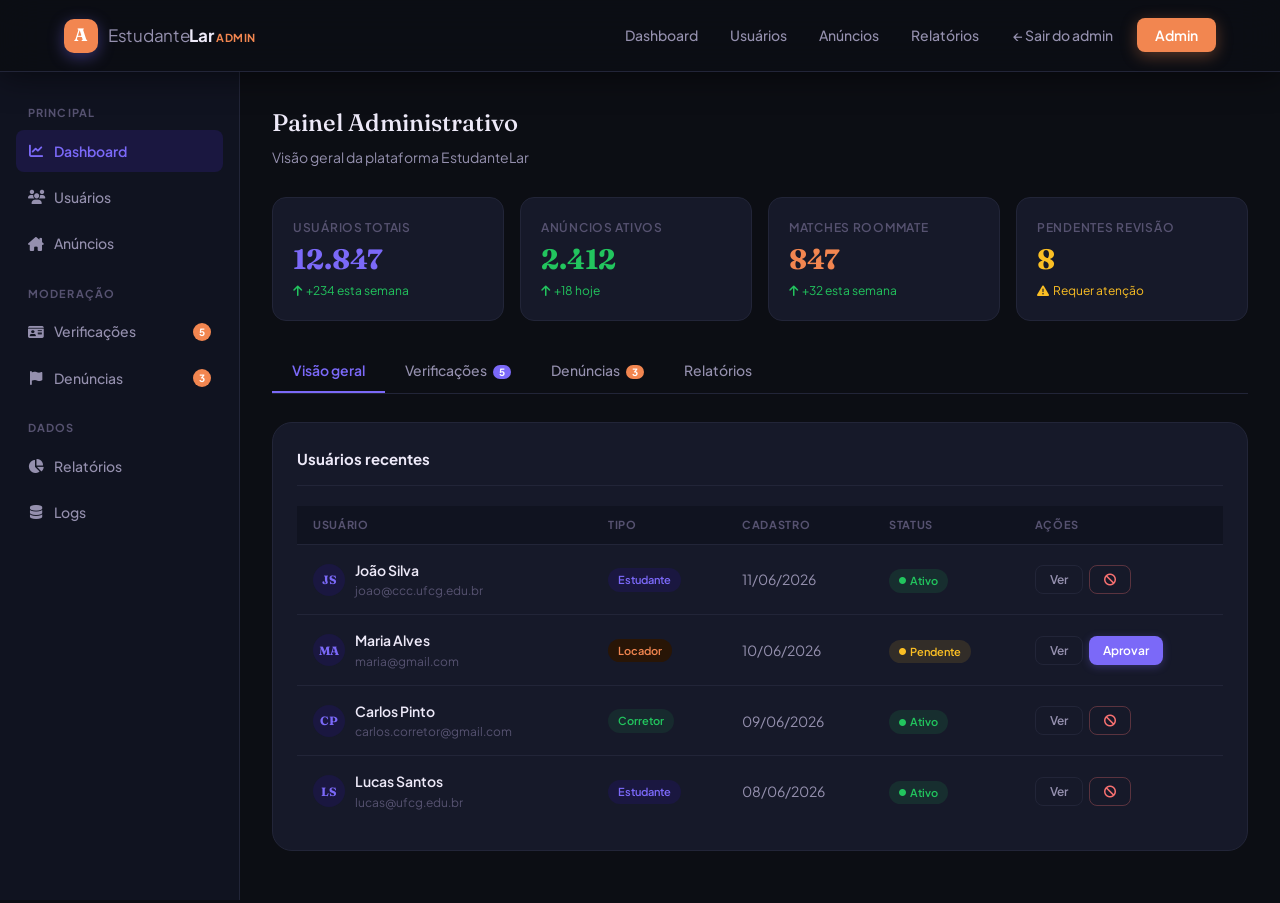
==== commit 69d3c3d3: "Corrige responsivo mobile nas páginas internas (navbar + sidebar) - Move nav-actions para dentro de " ====
--- a/admin.html
+++ b/admin.html
@@ -19,16 +19,22 @@
       <div class="logo-mark" style="background:var(--accent)">A</div>
       <span class="logo-text">Estudante<strong>Lar</strong> <span style="font-size:11px;color:var(--accent);font-weight:700;letter-spacing:.05em;text-transform:uppercase">Admin</span></span>
     </a>
-    <div class="nav-links">
+    <div class="nav-links" id="navLinks">
       <a href="#" class="nav-link">Dashboard</a>
       <a href="#" class="nav-link">Usuários</a>
       <a href="#" class="nav-link">Anúncios</a>
       <a href="#" class="nav-link">Relatórios</a>
+      <div class="nav-actions">
+        <a href="index.html" class="btn-ghost">← Sair do admin</a>
+        <button class="btn-primary-sm" style="background:var(--accent);box-shadow:0 4px 16px rgba(242,134,80,.35)">Admin</button>
+      </div>
     </div>
-    <div class="nav-actions">
-      <a href="index.html" class="btn-ghost">← Sair do admin</a>
-      <button class="btn-primary-sm" style="background:var(--accent);box-shadow:0 4px 16px rgba(242,134,80,.35)">Admin</button>
-    </div>
+    <button class="sidebar-mobile-btn" id="sidebarToggle" aria-label="Menu admin">
+      <i class="fa-solid fa-bars-staggered"></i>
+    </button>
+    <button class="nav-mobile-toggle" id="mobileToggle" aria-label="Abrir menu">
+      <span></span><span></span><span></span>
+    </button>
   </div>
 </nav>
 
@@ -361,5 +367,7 @@
   btn.disabled = true;
 }
 </script>
+<div class="sidebar-overlay" id="sidebarOverlay"></div>
+<script src="pages-init.js"></script>
 </body>
 </html>
--- a/style.css
+++ b/style.css
@@ -136,6 +136,7 @@
   align-items: center;
   gap: 8px;
   flex-shrink: 0;
+  margin-left: auto;
 }
 .btn-ghost {
   padding: 8px 16px;
@@ -1285,7 +1286,7 @@
 @media (max-width: 768px) {
   :root { --nav-h: 64px; }
 
-  .nav-links, .nav-actions { display: none; }
+  .nav-links { display: none; }
   .nav-links.open {
     display: flex;
     flex-direction: column;
@@ -1297,6 +1298,13 @@
     gap: 4px;
     z-index: 999;
     box-shadow: var(--shadow-md);
+  }
+  .nav-links.open .nav-actions {
+    display: flex;
+    border-top: 1px solid var(--border);
+    padding-top: 12px;
+    margin-top: 8px;
+    margin-left: 0;
   }
   .nav-mobile-toggle { display: flex; }
   .nav-container { gap: 16px; }
--- a/pages.css
+++ b/pages.css
@@ -1043,13 +1043,63 @@
 .alert-warn { background: rgba(251,191,36,.1); border: 1px solid rgba(251,191,36,.25); color: #fbbf24; }
 .alert i { flex-shrink: 0; margin-top: 1px; }
 
+/* ---- Sidebar drawer overlay ---- */
+.sidebar-overlay {
+  display: none;
+  position: fixed;
+  inset: 0;
+  background: rgba(0,0,0,.6);
+  backdrop-filter: blur(4px);
+  -webkit-backdrop-filter: blur(4px);
+  z-index: 1090;
+}
+.sidebar-overlay.open { display: block; }
+
+/* Sidebar mobile toggle button — hidden on desktop */
+.sidebar-mobile-btn {
+  display: none;
+  align-items: center;
+  justify-content: center;
+  width: 36px; height: 36px;
+  background: var(--card);
+  border: 1px solid var(--border);
+  border-radius: var(--r-sm);
+  color: var(--text-2);
+  font-size: 14px;
+  cursor: pointer;
+  flex-shrink: 0;
+  transition: background .2s, color .2s, border-color .2s;
+}
+.sidebar-mobile-btn:hover {
+  background: var(--primary-tint);
+  color: var(--primary);
+  border-color: var(--primary);
+}
+
 /* ---- Responsivo ---- */
 @media (max-width: 900px) {
   .auth-screen { grid-template-columns: 1fr; }
   .auth-visual { display: none; }
   .auth-panel { padding: 48px 24px; min-height: 100vh; }
   .dash-layout { grid-template-columns: 1fr; }
-  .dash-sidebar { display: none; }
+
+  /* Sidebar vira drawer deslizante */
+  .dash-sidebar {
+    position: fixed;
+    top: var(--nav-h);
+    left: 0;
+    bottom: 0;
+    width: 280px;
+    height: calc(100vh - var(--nav-h));
+    z-index: 1100;
+    transform: translateX(-100%);
+    transition: transform .35s cubic-bezier(.4,0,.2,1);
+    border-right: 1px solid var(--border);
+    box-shadow: 4px 0 32px rgba(0,0,0,.55);
+  }
+  .dash-sidebar.open { transform: translateX(0); }
+  .sidebar-mobile-btn { display: flex; }
+
   .messages-layout { grid-template-columns: 1fr; }
   .messages-list { display: none; }
   .stats-strip { grid-template-columns: repeat(2, 1fr); }
